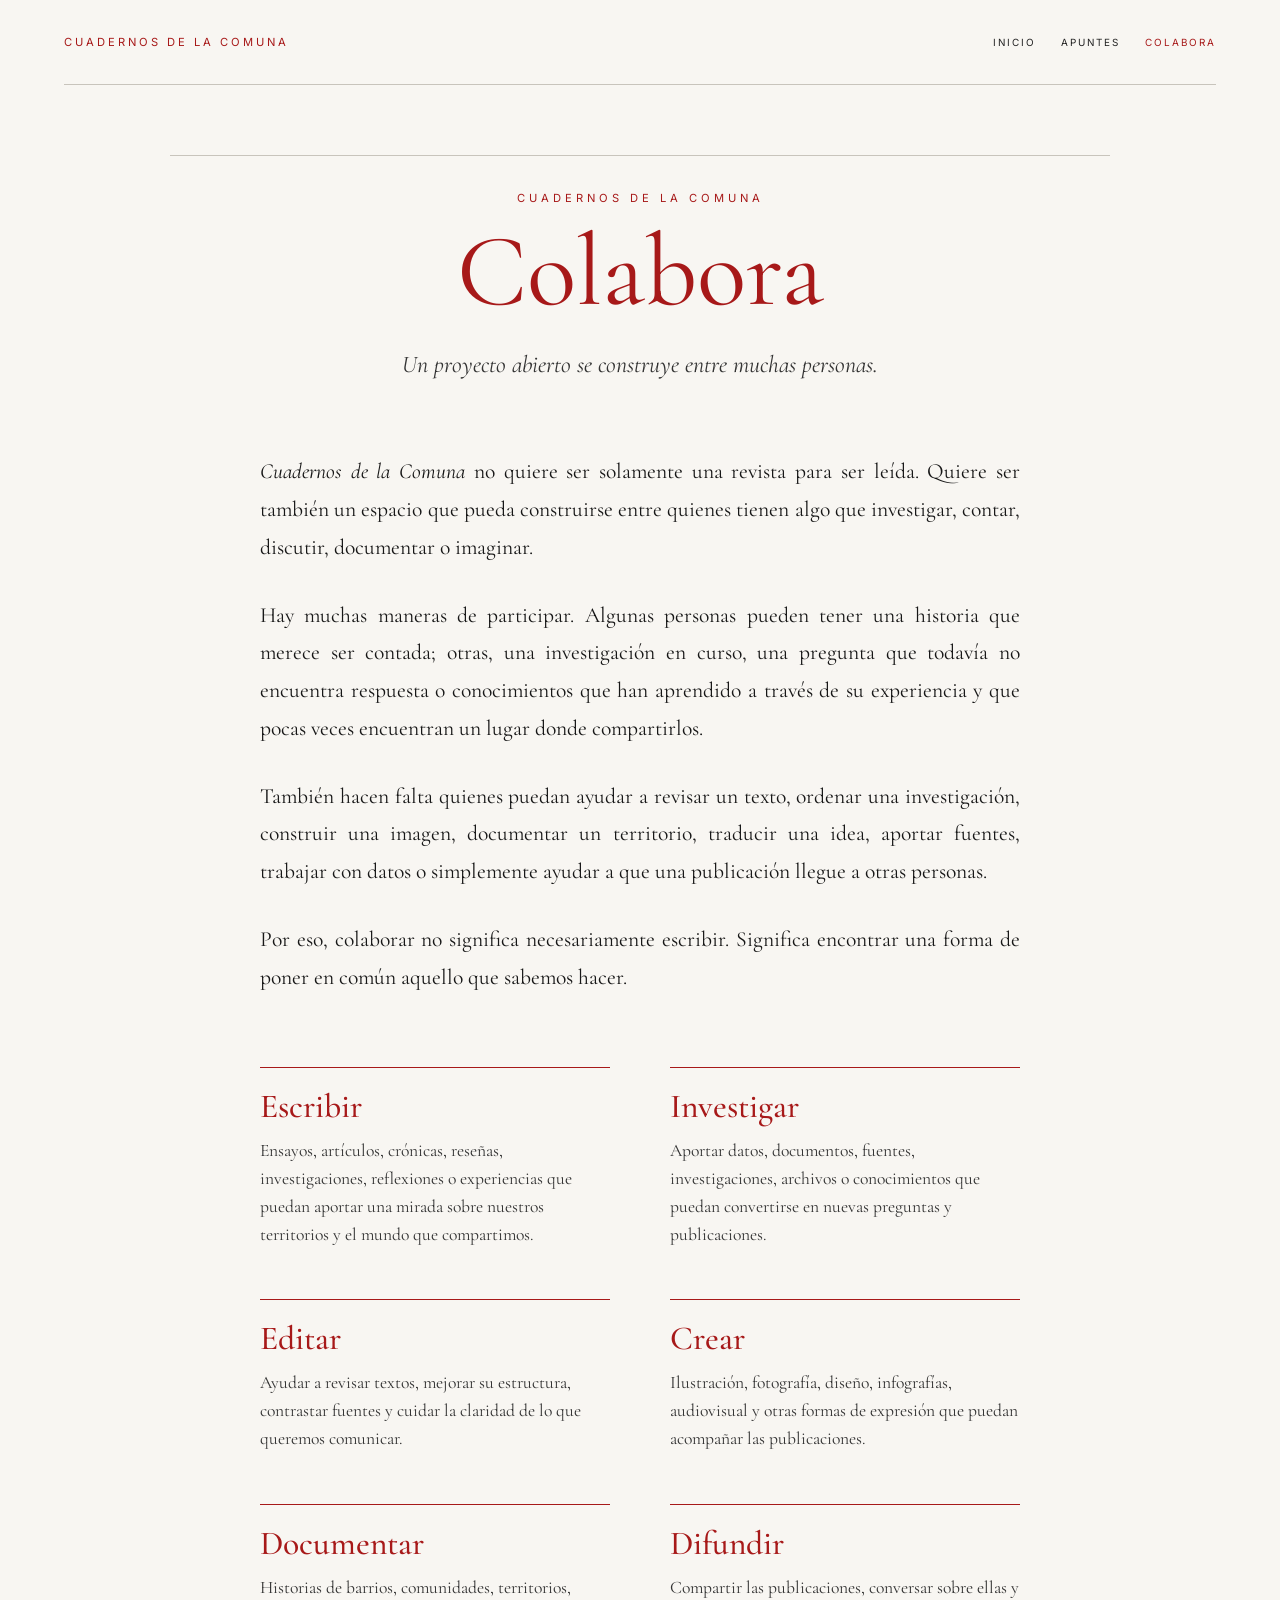
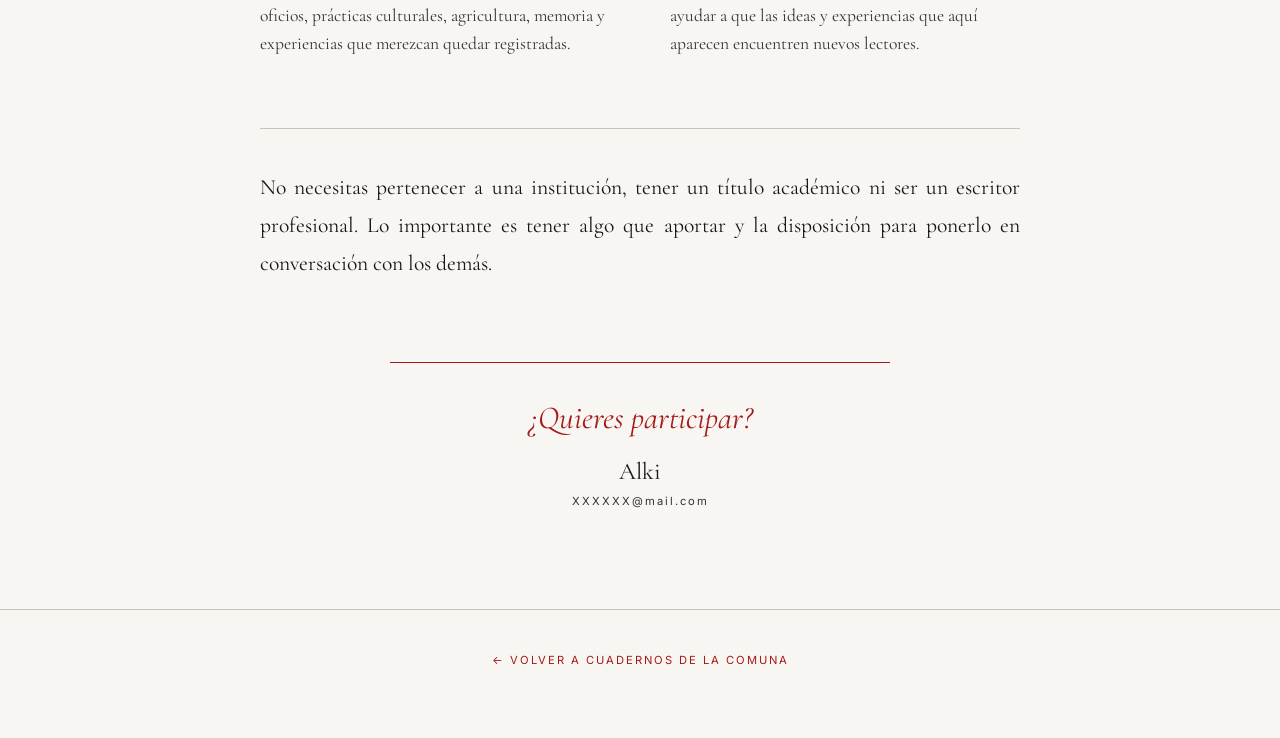
==== colabora/index.html @ 5c818bfc "Actualiza sitio Cuadernos de la Comuna" ====
<!DOCTYPE html>
<html lang="es">

<head>

    <meta charset="UTF-8">

    <meta name="viewport" content="width=device-width, initial-scale=1.0">

    <title>Colabora | Cuadernos de la Comuna</title>


    <!-- Google Fonts -->

    <link rel="preconnect" href="https://fonts.googleapis.com">

    <link rel="preconnect" href="https://fonts.gstatic.com" crossorigin>

    <link
        href="https://fonts.googleapis.com/css2?family=Cormorant+Garamond:wght@300;400;500;600;700&family=Inter:wght@300;400;500;600&display=swap"
        rel="stylesheet">


    <!-- CSS -->

    <link rel="stylesheet" href="../css/style.css">

</head>


<body>


    <!-- =========================================
         ENCABEZADO
         ========================================= -->

    <header class="pagina-header">

        <a
            href="../index.html"
            class="pagina-marca">

            CUADERNOS DE LA COMUNA

        </a>


        <nav class="pagina-nav">

            <a href="../index.html">

                INICIO

            </a>


            <a href="../columnas/index.html">

                APUNTES

            </a>


            <a href="index.html" class="activo">

                COLABORA

            </a>

        </nav>

    </header>



    <!-- =========================================
         CONTENIDO
         ========================================= -->

    <main class="contenido-colabora">


        <header class="encabezado-colabora">

            <span class="separador"></span>


            <p class="etiqueta-colabora">

                CUADERNOS DE LA COMUNA

            </p>


            <h1>

                Colabora

            </h1>


            <p class="bajada-colabora">

                Un proyecto abierto se construye entre muchas
                personas.

            </p>

        </header>



        <!-- =========================================
             TEXTO
             ========================================= -->

        <article class="texto-colabora">


            <p>

                <em>Cuadernos de la Comuna</em> no quiere ser
                solamente una revista para ser leída. Quiere ser
                también un espacio que pueda construirse entre
                quienes tienen algo que investigar, contar,
                discutir, documentar o imaginar.

            </p>


            <p>

                Hay muchas maneras de participar. Algunas personas
                pueden tener una historia que merece ser contada;
                otras, una investigación en curso, una pregunta
                que todavía no encuentra respuesta o conocimientos
                que han aprendido a través de su experiencia y que
                pocas veces encuentran un lugar donde compartirlos.

            </p>


            <p>

                También hacen falta quienes puedan ayudar a
                revisar un texto, ordenar una investigación,
                construir una imagen, documentar un territorio,
                traducir una idea, aportar fuentes, trabajar con
                datos o simplemente ayudar a que una publicación
                llegue a otras personas.

            </p>


            <p>

                Por eso, colaborar no significa necesariamente
                escribir. Significa encontrar una forma de poner
                en común aquello que sabemos hacer.

            </p>



            <!-- =========================================
                 FORMAS DE COLABORAR
                 ========================================= -->

            <section class="formas-colaboracion">


                <div class="forma-colaboracion">

                    <h2>

                        Escribir

                    </h2>

                    <p>

                        Ensayos, artículos, crónicas, reseñas,
                        investigaciones, reflexiones o experiencias
                        que puedan aportar una mirada sobre nuestros
                        territorios y el mundo que compartimos.

                    </p>

                </div>



                <div class="forma-colaboracion">

                    <h2>

                        Investigar

                    </h2>

                    <p>

                        Aportar datos, documentos, fuentes,
                        investigaciones, archivos o conocimientos
                        que puedan convertirse en nuevas preguntas
                        y publicaciones.

                    </p>

                </div>



                <div class="forma-colaboracion">

                    <h2>

                        Editar

                    </h2>

                    <p>

                        Ayudar a revisar textos, mejorar su
                        estructura, contrastar fuentes y cuidar
                        la claridad de lo que queremos comunicar.

                    </p>

                </div>



                <div class="forma-colaboracion">

                    <h2>

                        Crear

                    </h2>

                    <p>

                        Ilustración, fotografía, diseño,
                        infografías, audiovisual y otras formas
                        de expresión que puedan acompañar las
                        publicaciones.

                    </p>

                </div>



                <div class="forma-colaboracion">

                    <h2>

                        Documentar

                    </h2>

                    <p>

                        Historias de barrios, comunidades,
                        territorios, oficios, prácticas culturales,
                        agricultura, memoria y experiencias que
                        merezcan quedar registradas.

                    </p>

                </div>



                <div class="forma-colaboracion">

                    <h2>

                        Difundir

                    </h2>

                    <p>

                        Compartir las publicaciones, conversar
                        sobre ellas y ayudar a que las ideas y
                        experiencias que aquí aparecen encuentren
                        nuevos lectores.

                    </p>

                </div>


            </section>



            <!-- =========================================
                 CIERRE
                 ========================================= -->

            <p class="cierre-colabora">

                No necesitas pertenecer a una institución, tener
                un título académico ni ser un escritor profesional.
                Lo importante es tener algo que aportar y la
                disposición para ponerlo en conversación con los
                demás.

            </p>


        </article>



        <!-- =========================================
             CONTACTO
             ========================================= -->

        <section class="contacto-colabora">


            <p class="contacto-titulo">

                ¿Quieres participar?

            </p>


            <p class="contacto-nombre">

                Alki

            </p>


            <a
                href="mailto:XXXXXX@mail.com"
                class="contacto-correo">

                XXXXXX@mail.com

            </a>


        </section>


    </main>



    <!-- =========================================
         PIE
         ========================================= -->

    <footer class="pagina-footer">

        <a href="../index.html">

            ← Volver a Cuadernos de la Comuna

        </a>

    </footer>


</body>

</html>
---- css/style.css ----
/* =========================================================
   CUADERNOS DE LA COMUNA
   STYLE.CSS
   ========================================================= */


/* =========================================================
   1. CONFIGURACIÓN GENERAL
   ========================================================= */

* {
    margin: 0;
    padding: 0;
    box-sizing: border-box;
}

html {
    scroll-behavior: smooth;
}

body {
    background: #f8f6f2;
    color: #1a1a1a;
    font-family: Georgia, serif;
    min-height: 100vh;
}

a {
    color: inherit;
}


/* =========================================================
   2. PORTADA PRINCIPAL
   ========================================================= */

.hero {
    width: 100%;
    display: flex;
    justify-content: center;
    align-items: center;
    padding: 35px 40px;
}


/* ---------------------------------------------------------
   MARCO
   --------------------------------------------------------- */

.marco {
    position: relative;
    width: 100%;
    max-width: 1500px;

    border-top: 3px solid #a51c1c;
    border-bottom: 3px solid #a51c1c;

    padding: 45px 70px;
}


/* ---------------------------------------------------------
   ESQUINAS DECORATIVAS
   --------------------------------------------------------- */

.esquina {
    position: absolute;

    width: 75px;
    height: 75px;

    border-color: #a51c1c;
}


/* Superior izquierda */

.esquina-superior-izquierda {
    top: 0;
    left: 0;

    border-top: 3px solid #a51c1c;
    border-left: 3px solid #a51c1c;
}

.esquina-superior-izquierda::after {
    content: "";

    position: absolute;

    top: 12px;
    left: 12px;

    width: 42px;
    height: 42px;

    border-top: 2px solid #a51c1c;
    border-left: 2px solid #a51c1c;
}

.esquina-superior-izquierda::before {
    content: "";

    position: absolute;

    top: 26px;
    left: 26px;

    width: 7px;
    height: 7px;

    background: #a51c1c;

    border-radius: 50%;
}


/* Superior derecha */

.esquina-superior-derecha {
    top: 0;
    right: 0;

    border-top: 3px solid #a51c1c;
    border-right: 3px solid #a51c1c;
}

.esquina-superior-derecha::after {
    content: "";

    position: absolute;

    top: 12px;
    right: 12px;

    width: 42px;
    height: 42px;

    border-top: 2px solid #a51c1c;
    border-right: 2px solid #a51c1c;
}

.esquina-superior-derecha::before {
    content: "";

    position: absolute;

    top: 26px;
    right: 26px;

    width: 7px;
    height: 7px;

    background: #a51c1c;

    border-radius: 50%;
}


/* Inferior izquierda */

.esquina-inferior-izquierda {
    bottom: 0;
    left: 0;

    border-bottom: 3px solid #a51c1c;
    border-left: 3px solid #a51c1c;
}

.esquina-inferior-izquierda::after {
    content: "";

    position: absolute;

    bottom: 12px;
    left: 12px;

    width: 42px;
    height: 42px;

    border-bottom: 2px solid #a51c1c;
    border-left: 2px solid #a51c1c;
}


/* Inferior derecha */

.esquina-inferior-derecha {
    bottom: 0;
    right: 0;

    border-bottom: 3px solid #a51c1c;
    border-right: 3px solid #a51c1c;
}

.esquina-inferior-derecha::after {
    content: "";

    position: absolute;

    bottom: 12px;
    right: 12px;

    width: 42px;
    height: 42px;

    border-bottom: 2px solid #a51c1c;
    border-right: 2px solid #a51c1c;
}


/* =========================================================
   3. CABECERA DE LA PORTADA
   ========================================================= */

.hero-grid {
    width: 100%;
    max-width: 1400px;

    display: grid;
    grid-template-columns: 40% 60%;

    gap: 20px;

    align-items: center;
}


/* ---------------------------------------------------------
   ILUSTRACIÓN
   --------------------------------------------------------- */

.hero-logo {
    display: flex;
    justify-content: center;
    align-items: center;
}

.hero-logo img {
    width: 100%;
    max-width: 460px;
    height: auto;

    display: block;

    transition: transform 0.4s ease;
}


/* Movimiento al pasar el mouse */

.hero-logo img:hover {
    transform: translateY(-8px);
}


/* ---------------------------------------------------------
   TÍTULO
   --------------------------------------------------------- */

.hero-title {
    text-align: center;
}

.hero-title h1 {
    font-family: "Cormorant Garamond", Georgia, serif;
    font-weight: 500;
    line-height: 0.9;
}


/* CUADERNOS */

.linea1 {
    display: block;

    font-size: clamp(4rem, 7vw, 8rem);

    letter-spacing: 2px;
}


/* DE LA */

.linea2 {
    display: block;

    font-size: clamp(2rem, 3vw, 3.5rem);

    font-style: italic;

    margin: 15px 0;
}


/* COMUNA */

.linea3 {
    display: block;

    font-size: clamp(4rem, 6vw, 7rem);

    letter-spacing: 2px;
}


/* ---------------------------------------------------------
   DIVISOR
   --------------------------------------------------------- */

.hero-divider {
    width: 80%;

    margin: 35px auto;

    border-top: 2px solid #a51c1c;
}


/* ---------------------------------------------------------
   FRASE
   --------------------------------------------------------- */

.hero-title p {
    font-size: 0.85rem;

    letter-spacing: 3px;

    line-height: 1.5;

    text-align: center;

    white-space: nowrap;
}

.hero-title p span {
    color: #a51c1c;

    margin: 0 8px;
}


/* =========================================================
   4. CONTENIDO
   ========================================================= */

.contenido {
    width: 100%;

    padding: 30px 40px 100px;
}

.columnas {
    width: 90%;
    max-width: 1400px;

    margin: 0 auto;
}


/* =========================================================
   5. ENCABEZADO "ÚLTIMAS COLUMNAS"
   ========================================================= */

.encabezado-seccion {
    border-top: 1px solid #d5d0c8;

    padding-top: 50px;

    margin-bottom: 55px;
}

.encabezado-seccion p {
    font-family: "Inter", sans-serif;

    font-size: 0.75rem;

    letter-spacing: 4px;

    color: #a51c1c;

    margin-bottom: 10px;
}

.encabezado-seccion h1,
.encabezado-seccion h2 {
    font-family: "Cormorant Garamond", Georgia, serif;

    font-size: clamp(3rem, 5vw, 5rem);

    font-weight: 500;

    line-height: 1;
}


/* =========================================================
   6. TARJETA PRINCIPAL
   ========================================================= */

.columna-card {
    display: block;

    width: 100%;

    color: #111;

    text-decoration: none;

    margin-bottom: 80px;

    transition: transform 0.4s ease;
}


/* ---------------------------------------------------------
   IMAGEN
   --------------------------------------------------------- */

.columna-imagen {
    position: relative;

    width: 100%;

    overflow: hidden;
}

.columna-imagen > img {
    width: 100%;

    aspect-ratio: 16 / 9;

    object-fit: cover;

    display: block;

    margin: 0;

    transition: transform 0.6s ease;
}


/* ---------------------------------------------------------
   RECUADRO TRANSPARENTE
   --------------------------------------------------------- */

.columna-overlay {
    position: absolute;

    left: 50%;
    bottom: 8%;

    transform: translateX(-50%);

    width: 68%;

    padding: 28px 35px;

    background: rgba(248, 246, 242, 0.66);

    backdrop-filter: blur(2px);

    -webkit-backdrop-filter: blur(2px);

    text-align: center;

    transition:
        background 0.3s ease,
        transform 0.4s ease;
}


/* ---------------------------------------------------------
   TÍTULO PRINCIPAL
   --------------------------------------------------------- */

/*
   IMPORTANTE:
   Este era el problema.

   La tarjeta tenía color #111 heredado de
   .columna-card. Ahora el título queda
   explícitamente en rojo.
*/

.columna-overlay h2 {
    margin: 0;

    font-family: "Cormorant Garamond", Georgia, serif;

    font-size: clamp(2rem, 4vw, 3.5rem);

    font-weight: 400;

    line-height: 1;

    color: #a71919;
}


/* ---------------------------------------------------------
   SUBTÍTULO
   --------------------------------------------------------- */

.columna-overlay p {
    margin: 14px auto 0;

    max-width: 700px;

    font-family: "Cormorant Garamond", Georgia, serif;

    font-size: 1.1rem;

    line-height: 1.35;

    font-style: italic;

    color: #1a1a1a;
}


/* ---------------------------------------------------------
   AUTOR Y FECHA
   --------------------------------------------------------- */

.overlay-info {
    display: flex;

    justify-content: center;
    align-items: center;

    gap: 25px;

    margin-top: 14px;

    font-family: "Inter", sans-serif;

    font-size: 0.7rem;

    letter-spacing: 2px;

    text-transform: uppercase;

    color: #7d1515;
}


/* ---------------------------------------------------------
   LEER COLUMNA
   --------------------------------------------------------- */

.leer-columna {
    display: inline-block;

    margin-top: 15px;

    font-family: "Inter", sans-serif;

    font-size: 0.7rem;

    letter-spacing: 3px;

    text-transform: uppercase;

    color: #a71919;
}


/* =========================================================
   7. EFECTOS DE LA TARJETA PRINCIPAL
   ========================================================= */

.columna-card:hover {
    transform: translateX(10px);
}

.columna-card:hover .columna-imagen > img {
    transform: scale(1.015);
}

.columna-card:hover .columna-overlay {
    background: rgba(248, 246, 242, 0.70);
}


/* =========================================================
   8. PUBLICACIONES ANTERIORES
   ========================================================= */

.columnas-anteriores {
    width: 100%;

    display: grid;

    grid-template-columns: repeat(2, minmax(0, 1fr));

    gap: 28px;

    border-top: 1px solid #cfc9c1;

    padding-top: 35px;

    margin-top: 20px;
}


/* =========================================================
   9. TARJETA PEQUEÑA
   ========================================================= */

.columna-card-pequena {
    position: relative;

    display: block;

    text-decoration: none;

    color: inherit;

    overflow: hidden;

    transition: transform 0.35s ease;
}

.columna-card-pequena:hover {
    transform: translateX(8px);
}


/* ---------------------------------------------------------
   IMAGEN
   --------------------------------------------------------- */

.card-imagen {
    position: relative;

    width: 100%;

    aspect-ratio: 16 / 10;

    overflow: hidden;

    border-top: 1px solid #1a1a1a;
}

.card-imagen img {
    width: 100%;
    height: 100%;

    display: block;

    object-fit: cover;

    transition: transform 0.5s ease;
}


/* ---------------------------------------------------------
   RECUADRO TRANSPARENTE
   --------------------------------------------------------- */

.card-overlay {
    position: absolute;

    left: 8%;
    right: 8%;

    top: 50%;

    transform: translateY(-50%);

    padding: 22px 25px;

    background: rgba(248, 246, 242, 0.66);

    backdrop-filter: blur(2px);

    -webkit-backdrop-filter: blur(2px);

    text-align: center;

    transition: background 0.3s ease;
}


/* ---------------------------------------------------------
   TÍTULO
   --------------------------------------------------------- */

.card-overlay h3 {
    margin: 0 0 8px;

    font-family: "Cormorant Garamond", Georgia, serif;

    font-size: 2rem;

    font-weight: 500;

    line-height: 1.05;

    color: #a71919;
}


/* ---------------------------------------------------------
   SUBTÍTULO
   --------------------------------------------------------- */

.card-overlay p {
    margin: 0 auto 10px;

    max-width: 600px;

    font-family: "Cormorant Garamond", Georgia, serif;

    font-size: 1rem;

    line-height: 1.25;

    font-style: italic;

    color: #1a1a1a;
}


/* ---------------------------------------------------------
   AUTOR Y FECHA
   --------------------------------------------------------- */

.card-info {
    display: flex;

    justify-content: center;
    align-items: center;

    gap: 16px;

    flex-wrap: wrap;

    margin-top: 8px;

    font-family: "Inter", sans-serif;

    font-size: 0.58rem;

    letter-spacing: 0.10em;

    text-transform: uppercase;

    color: #7d1515;
}


/* ---------------------------------------------------------
   LEER
   --------------------------------------------------------- */

.card-leer {
    display: inline-block;

    margin-top: 9px;

    font-family: "Inter", sans-serif;

    font-size: 0.58rem;

    letter-spacing: 0.14em;

    text-transform: uppercase;

    color: #111;

    border-bottom: 1px solid #a71919;

    padding-bottom: 2px;
}


/* ---------------------------------------------------------
   EFECTO
   --------------------------------------------------------- */

.columna-card-pequena:hover .card-imagen img {
    transform: scale(1.03);
}

.columna-card-pequena:hover .card-overlay {
    background: rgba(248, 246, 242, 0.70);
}


/* =========================================================
   10. ESPACIO PARA FUTURA PUBLICACIÓN
   ========================================================= */

.card-vacio {
    min-height: 250px;

    border-top: 1px solid #1a1a1a;

    background: #ebe8e1;
}


/* =========================================================
   11. ESTILOS GENERALES DE ARTÍCULOS
   ========================================================= */

/*
   articulo.css contiene los estilos específicos
   de las publicaciones.
   Aquí solo dejamos compatibilidad básica.
*/

.articulo {
    width: 90%;

    max-width: 1000px;

    margin: 0 auto;

    padding: 60px 20px 100px;
}


/* ---------------------------------------------------------
   ENLACES DE ARTÍCULOS
   --------------------------------------------------------- */

.volver {
    display: inline-block;

    font-family: "Inter", sans-serif;

    font-size: 0.75rem;

    letter-spacing: 2px;

    text-transform: uppercase;

    color: #a51c1c;

    text-decoration: none;
}

.volver:hover {
    text-decoration: underline;
}


/* ---------------------------------------------------------
   PIE
   --------------------------------------------------------- */

.articulo-footer {
    border-top: 1px solid #d5d0c8;

    padding: 35px 30px 80px;

    margin-top: 80px;

    text-align: center;
}

.articulo-footer a {
    font-family: "Inter", sans-serif;

    font-size: 0.75rem;

    letter-spacing: 2px;

    text-transform: uppercase;

    color: #a51c1c;

    text-decoration: none;
}

.articulo-footer a:hover {
    text-decoration: underline;
}


/* =========================================================
   12. SELECCIÓN DE TEXTO
   ========================================================= */

::selection {
    background: #6fa96f;
    color: #111;
}


/* =========================================================
   13. RESPONSIVE
   ========================================================= */

@media (max-width: 1000px) {

    .hero {
        padding: 25px;
    }

    .marco {
        padding: 40px 45px;
    }

    .hero-grid {
        grid-template-columns: 1fr;

        gap: 30px;
    }

    .hero-logo img {
        max-width: 380px;
    }

    .hero-title p {
        white-space: normal;
    }

    .columnas {
        width: 92%;
    }

    .contenido {
        padding-left: 20px;
        padding-right: 20px;
    }
}


/* =========================================================
   TABLET / MÓVIL
   ========================================================= */

@media (max-width: 700px) {

    .hero {
        padding: 15px;
    }

    .marco {
        padding: 35px 25px;
    }

    .esquina {
        width: 50px;
        height: 50px;
    }

    .hero-logo img {
        max-width: 300px;
    }

    .linea1 {
        font-size: 4rem;
    }

    .linea2 {
        font-size: 2rem;
    }

    .linea3 {
        font-size: 3.8rem;
    }

    .hero-divider {
        width: 90%;
        margin: 25px auto;
    }

    .hero-title p {
        font-size: 0.65rem;

        letter-spacing: 2px;
    }


    /* ---------------------------------------------
       CONTENIDO
       --------------------------------------------- */

    .contenido {
        padding: 20px 15px 70px;
    }

    .columnas {
        width: 100%;
    }

    .encabezado-seccion {
        padding-top: 35px;

        margin-bottom: 35px;
    }

    .encabezado-seccion h1,
    .encabezado-seccion h2 {
        font-size: 3.5rem;
    }


    /* ---------------------------------------------
       TARJETA PRINCIPAL
       --------------------------------------------- */

    .columna-card {
        margin-bottom: 55px;
    }

    .columna-overlay {
        width: 85%;

        bottom: 5%;

        padding: 18px 20px;
    }

    .columna-overlay h2 {
        font-size: 2rem;
    }

    .columna-overlay p {
        font-size: 0.9rem;
    }

    .overlay-info {
        flex-direction: column;

        gap: 5px;

        font-size: 0.6rem;
    }


    /* ---------------------------------------------
       TARJETAS ANTERIORES
       --------------------------------------------- */

    .columnas-anteriores {
        grid-template-columns: 1fr;

        gap: 35px;
    }

    .card-overlay {
        left: 5%;
        right: 5%;

        padding: 18px 15px;
    }

    .card-overlay h3 {
        font-size: 1.7rem;
    }

    .card-overlay p {
        font-size: 0.9rem;
    }

    .card-info {
        font-size: 0.55rem;
    }

    .card-vacio {
        min-height: 200px;
    }


    /* ---------------------------------------------
       ARTÍCULO
       --------------------------------------------- */

    .articulo {
        width: 92%;

        padding: 40px 10px 70px;
    }
}

/* =========================================================
   MENÚ PRINCIPAL DE LA PORTADA
   ========================================================= */

.menu-principal {

    display: flex;

    justify-content: center;

    align-items: center;

    gap: 14px;

    width: 100%;

    margin-top: 28px;

}


/* ---------------------------------------------------------
   BOTONES
   --------------------------------------------------------- */

.menu-principal a {

    display: inline-flex;

    align-items: center;

    justify-content: center;

    min-width: 105px;

    height: 34px;

    padding: 0 18px;

    border: 1px solid #a71919;

    background: transparent;

    font-family: "Inter", sans-serif;

    font-size: 0.62rem;

    font-weight: 500;

    letter-spacing: 2.5px;

    text-transform: uppercase;

    text-decoration: none;

    color: #1a1a1a;

    transition:
        background-color 0.3s ease,
        color 0.3s ease,
        transform 0.3s ease;

}


/* ---------------------------------------------------------
   HOVER
   --------------------------------------------------------- */

.menu-principal a:hover {

    background-color: #a71919;

    color: #ffffff;

    transform: translateY(-2px);

}


/* =========================================================
   MENÚ PRINCIPAL DE LA PORTADA
   ========================================================= */

.menu-principal {

    display: flex;

    justify-content: center;

    align-items: center;

    gap: 14px;

    width: 100%;

    margin-top: 28px;

}


/* ---------------------------------------------------------
   BOTONES
   --------------------------------------------------------- */

.menu-principal a {

    display: inline-flex;

    align-items: center;

    justify-content: center;

    min-width: 105px;

    height: 34px;

    padding: 0 18px;

    border: 1px solid #a71919;

    background: transparent;

    font-family: "Inter", sans-serif;

    font-size: 0.62rem;

    font-weight: 500;

    letter-spacing: 2.5px;

    text-transform: uppercase;

    text-decoration: none;

    color: #1a1a1a;

    transition:
        background-color 0.3s ease,
        color 0.3s ease,
        transform 0.3s ease;

}


/* ---------------------------------------------------------
   AL PASAR EL MOUSE
   --------------------------------------------------------- */

.menu-principal a:hover {

    background-color: #a71919;

    color: #ffffff;

    transform: translateY(-2px);

}


/* =========================================================
   RESPONSIVE
   ========================================================= */

@media (max-width: 700px) {

    .menu-principal {

        gap: 8px;

        margin-top: 24px;

    }


    .menu-principal a {

        min-width: auto;

        height: 31px;

        padding: 0 12px;

        font-size: 0.55rem;

        letter-spacing: 1.8px;

    }

}

/* =========================================================
   PÁGINA COLABORA
   ========================================================= */

.pagina-header {

    width: 90%;

    max-width: 1200px;

    margin: 0 auto;

    padding: 35px 0;

    display: flex;

    justify-content: space-between;

    align-items: center;

    border-bottom: 1px solid #c8c4bc;

}


.pagina-marca {

    font-family: "Inter", sans-serif;

    font-size: 0.7rem;

    letter-spacing: 3px;

    text-decoration: none;

    color: #a71919;

}


.pagina-nav {

    display: flex;

    gap: 25px;

}


.pagina-nav a {

    font-family: "Inter", sans-serif;

    font-size: 0.62rem;

    letter-spacing: 2px;

    text-transform: uppercase;

    text-decoration: none;

    color: #222;

    transition: color 0.3s ease;

}


.pagina-nav a:hover,
.pagina-nav .activo {

    color: #a71919;

}


/* =========================================================
   CONTENIDO
   ========================================================= */

.contenido-colabora {

    max-width: 1000px;

    margin: 0 auto;

    padding: 70px 30px 100px;

}


/* =========================================================
   ENCABEZADO
   ========================================================= */

.encabezado-colabora {

    text-align: center;

    margin-bottom: 70px;

}


.encabezado-colabora .separador {

    display: block;

    width: 100%;

    height: 1px;

    background: #c8c4bc;

    margin-bottom: 35px;

}


.etiqueta-colabora {

    margin-bottom: 20px;

    font-family: "Inter", sans-serif;

    font-size: 0.7rem;

    letter-spacing: 4px;

    text-transform: uppercase;

    color: #a71919;

}


.encabezado-colabora h1 {

    margin: 0;

    font-family: "Cormorant Garamond", Georgia, serif;

    font-size: clamp(4rem, 8vw, 7rem);

    font-weight: 400;

    line-height: 0.9;

    color: #a71919;

}


.bajada-colabora {

    max-width: 650px;

    margin: 30px auto 0;

    font-family: "Cormorant Garamond", Georgia, serif;

    font-size: 1.5rem;

    font-style: italic;

    line-height: 1.5;

    color: #333;

}


/* =========================================================
   TEXTO
   ========================================================= */

.texto-colabora {

    max-width: 760px;

    margin: 0 auto;

}


.texto-colabora > p {

    margin-bottom: 30px;

    font-family: "Cormorant Garamond", Georgia, serif;

    font-size: 1.35rem;

    line-height: 1.75;

    text-align: justify;

    color: #171717;

}


/* =========================================================
   FORMAS DE COLABORAR
   ========================================================= */

.formas-colaboracion {

    margin: 70px 0;

    display: grid;

    grid-template-columns: repeat(2, 1fr);

    gap: 50px 60px;

}


.forma-colaboracion {

    padding-top: 18px;

    border-top: 1px solid #a71919;

}


.forma-colaboracion h2 {

    margin-bottom: 10px;

    font-family: "Cormorant Garamond", Georgia, serif;

    font-size: 2.1rem;

    font-weight: 500;

    color: #a71919;

}


.forma-colaboracion p {

    margin: 0;

    font-family: "Cormorant Garamond", Georgia, serif;

    font-size: 1.1rem;

    line-height: 1.6;

    color: #333;

}


/* =========================================================
   CIERRE
   ========================================================= */

.cierre-colabora {

    margin-top: 70px !important;

    padding-top: 40px;

    border-top: 1px solid #c8c4bc;

}


/* =========================================================
   CONTACTO
   ========================================================= */

.contacto-colabora {

    max-width: 500px;

    margin: 80px auto 0;

    padding-top: 35px;

    border-top: 1px solid #a71919;

    text-align: center;

}


.contacto-titulo {

    margin-bottom: 20px;

    font-family: "Cormorant Garamond", Georgia, serif;

    font-size: 2rem;

    font-style: italic;

    color: #a71919;

}


.contacto-nombre {

    margin-bottom: 5px;

    font-family: "Cormorant Garamond", Georgia, serif;

    font-size: 1.5rem;

}


.contacto-correo {

    font-family: "Inter", sans-serif;

    font-size: 0.7rem;

    letter-spacing: 2px;

    text-decoration: none;

    color: #333;

    transition: color 0.3s ease;

}


.contacto-correo:hover {

    color: #a71919;

}


/* =========================================================
   PIE
   ========================================================= */

.pagina-footer {

    padding: 40px 20px 70px;

    text-align: center;

    border-top: 1px solid #c8c4bc;

}


.pagina-footer a {

    font-family: "Inter", sans-serif;

    font-size: 0.7rem;

    letter-spacing: 2px;

    text-transform: uppercase;

    text-decoration: none;

    color: #a71919;

}


.pagina-footer a:hover {

    text-decoration: underline;

}


/* =========================================================
   MÓVIL
   ========================================================= */

@media (max-width: 700px) {

    .pagina-header {

        width: 92%;

        flex-direction: column;

        gap: 20px;

        text-align: center;

    }


    .pagina-nav {

        gap: 16px;

    }


    .contenido-colabora {

        padding: 50px 22px 70px;

    }


    .encabezado-colabora {

        margin-bottom: 50px;

    }


    .encabezado-colabora h1 {

        font-size: clamp(3.5rem, 16vw, 5rem);

    }


    .bajada-colabora {

        font-size: 1.3rem;

    }


    .texto-colabora > p {

        font-size: 1.2rem;

        line-height: 1.7;

        text-align: left;

    }


    .formas-colaboracion {

        grid-template-columns: 1fr;

        gap: 40px;

        margin: 55px 0;

    }


    .forma-colaboracion h2 {

        font-size: 1.9rem;

    }

}
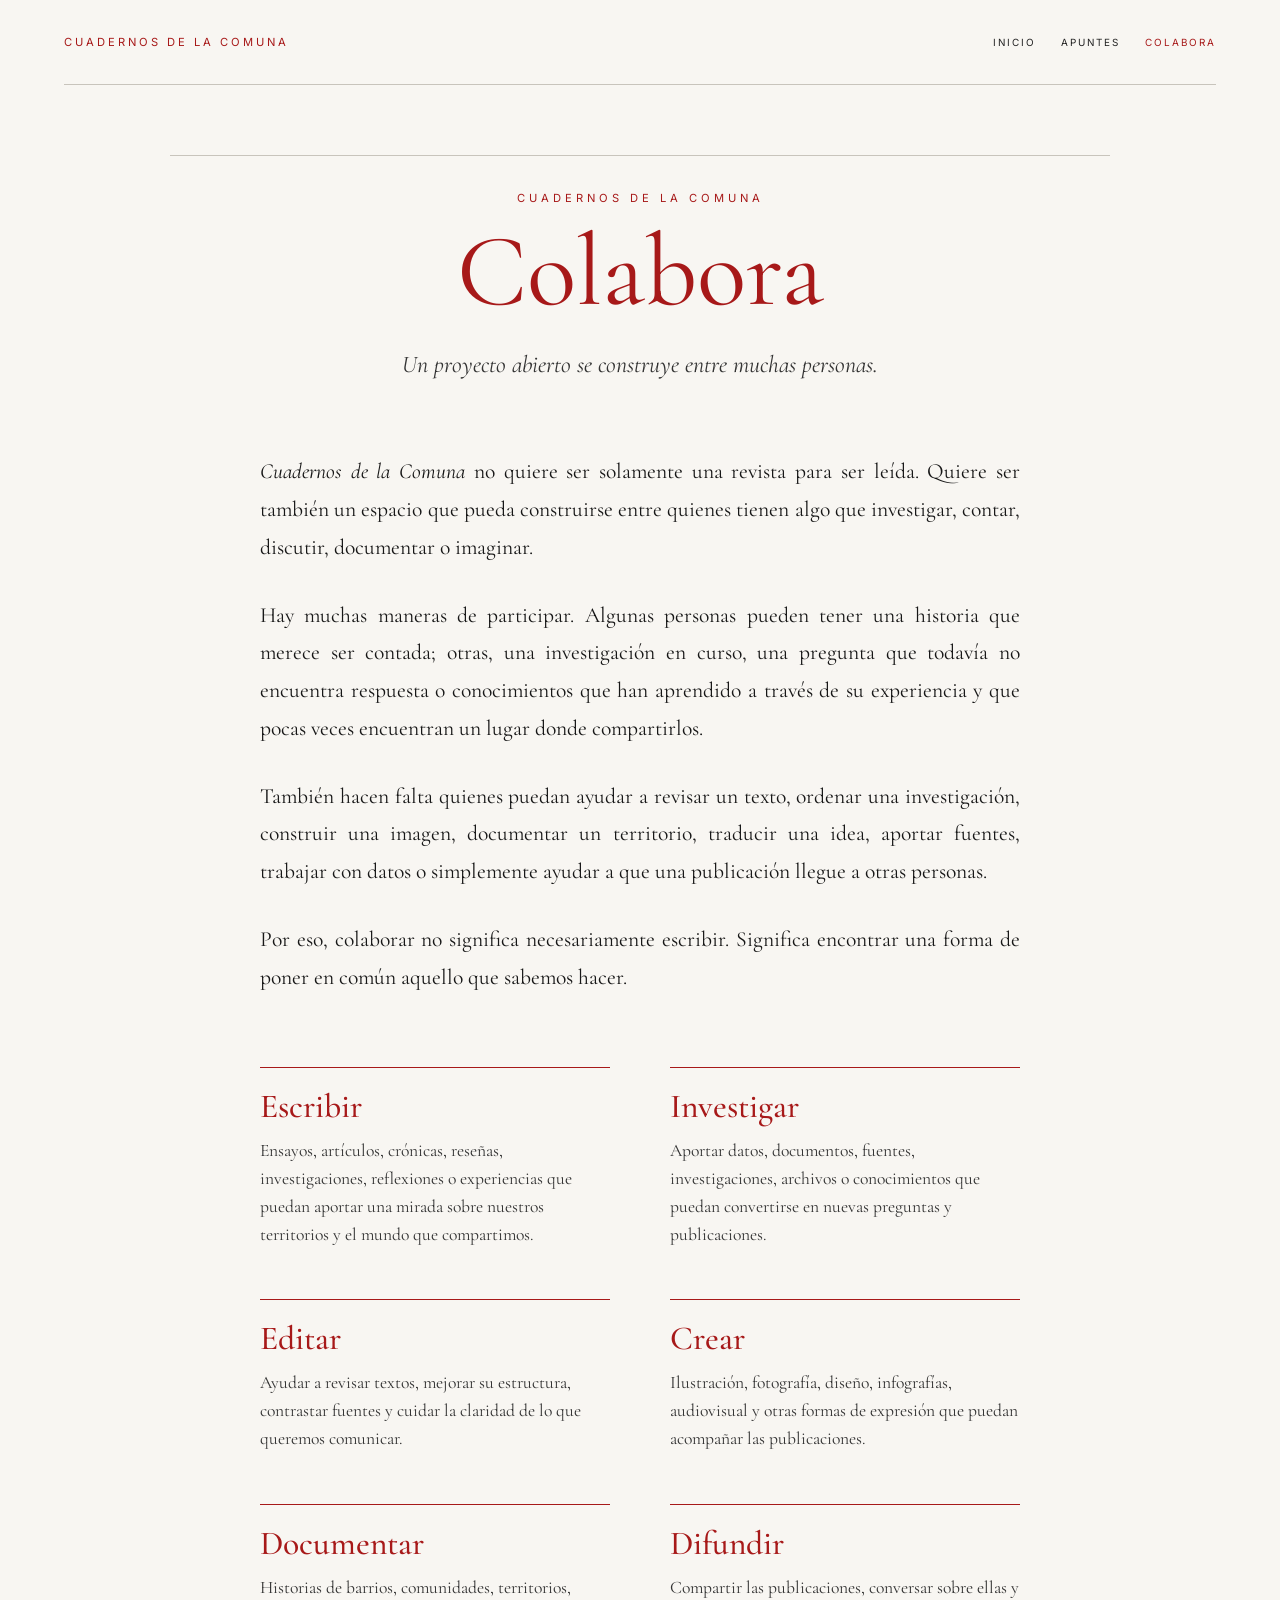
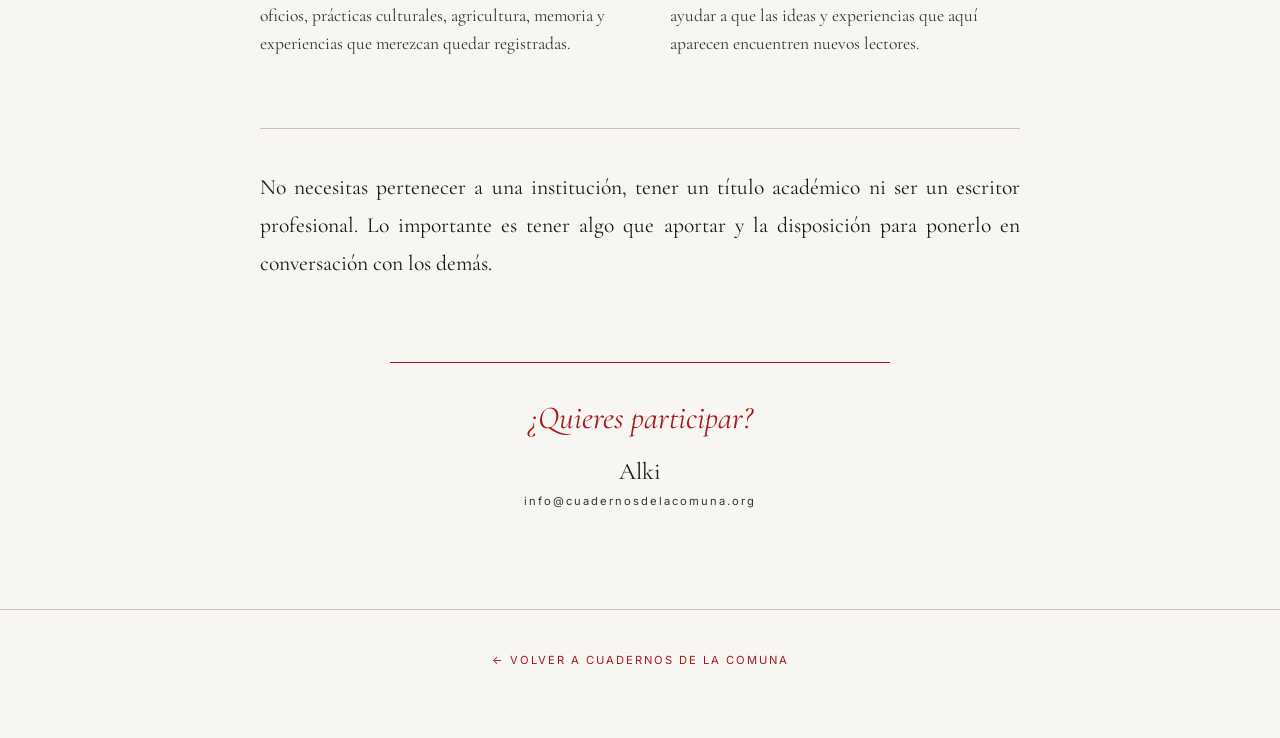
==== commit 7939c470: "Actualización de la página" ====
--- a/colabora/index.html
+++ b/colabora/index.html
@@ -339,10 +339,10 @@
 
 
             <a
-                href="mailto:XXXXXX@mail.com"
+                href="mailto:info@cuadernosdelacomuna.org"
                 class="contacto-correo">
 
-                XXXXXX@mail.com
+                info@cuadernosdelacomuna.org
 
             </a>
 
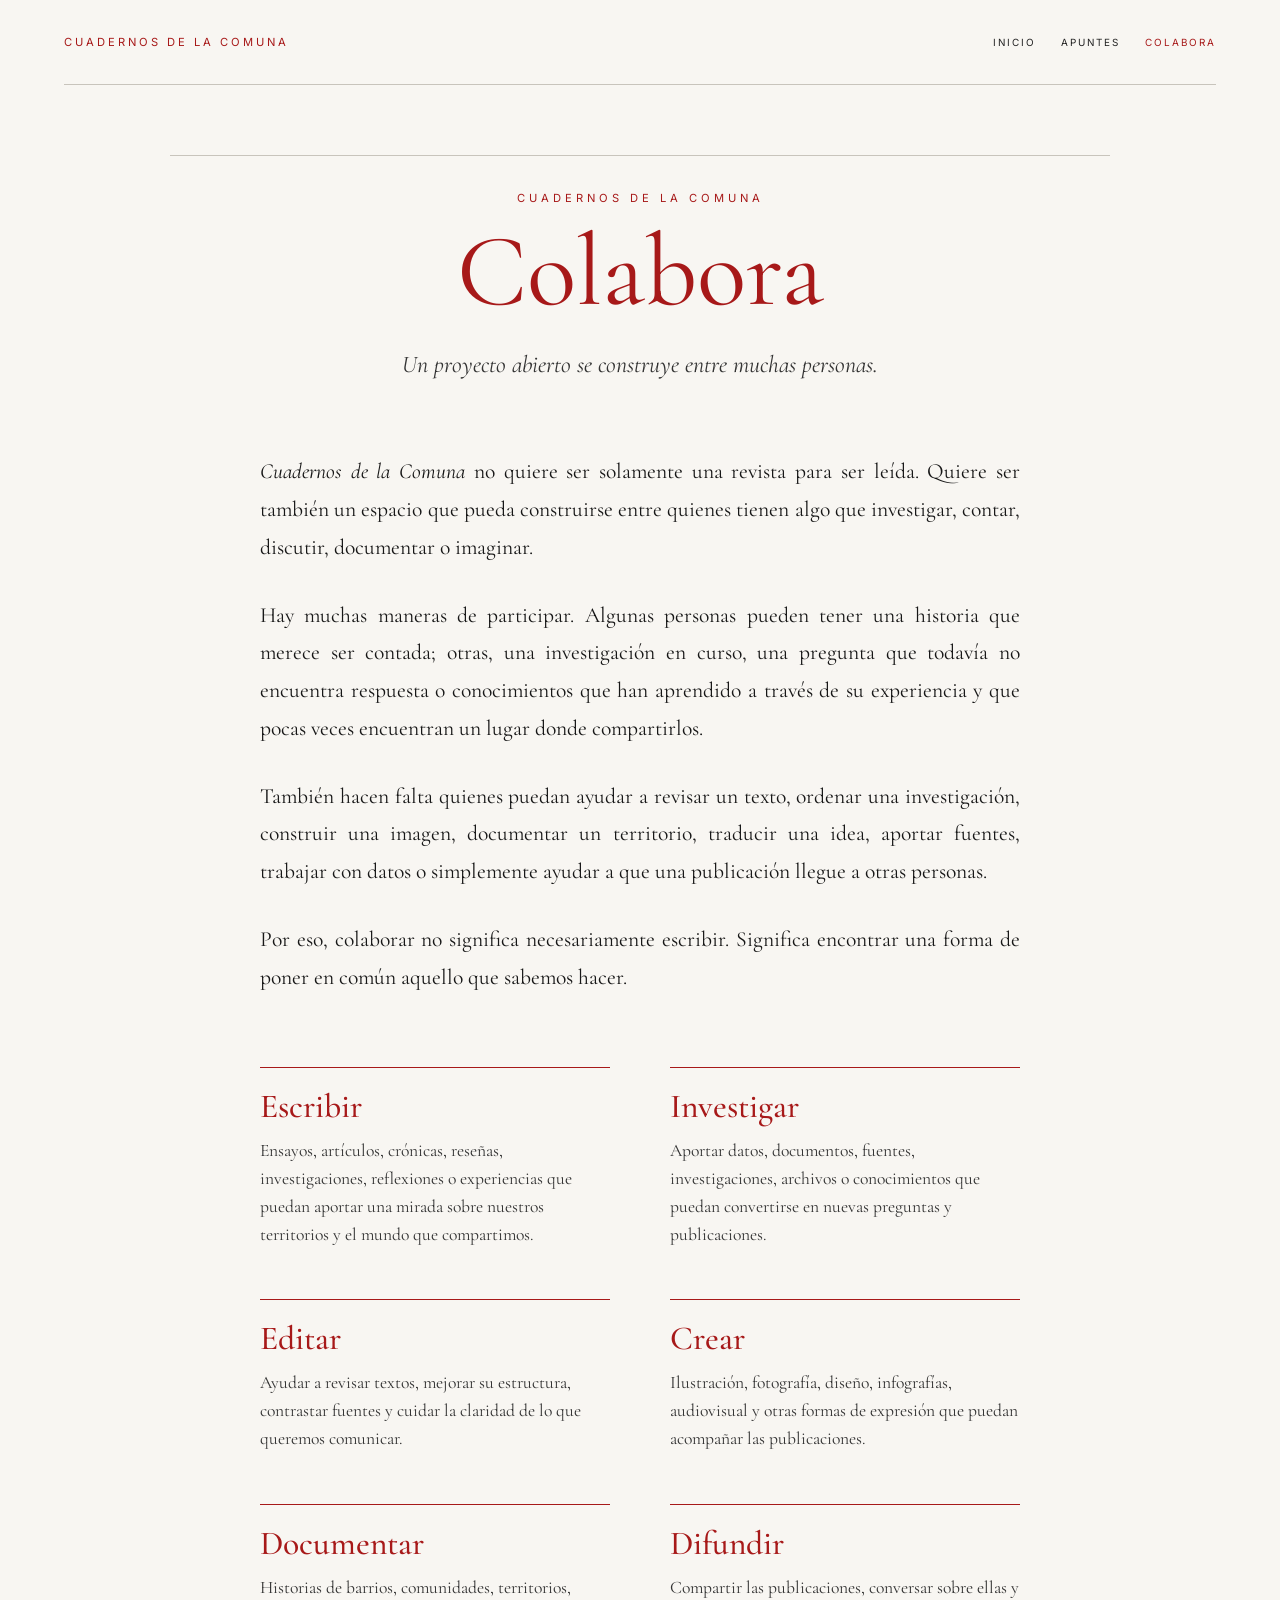
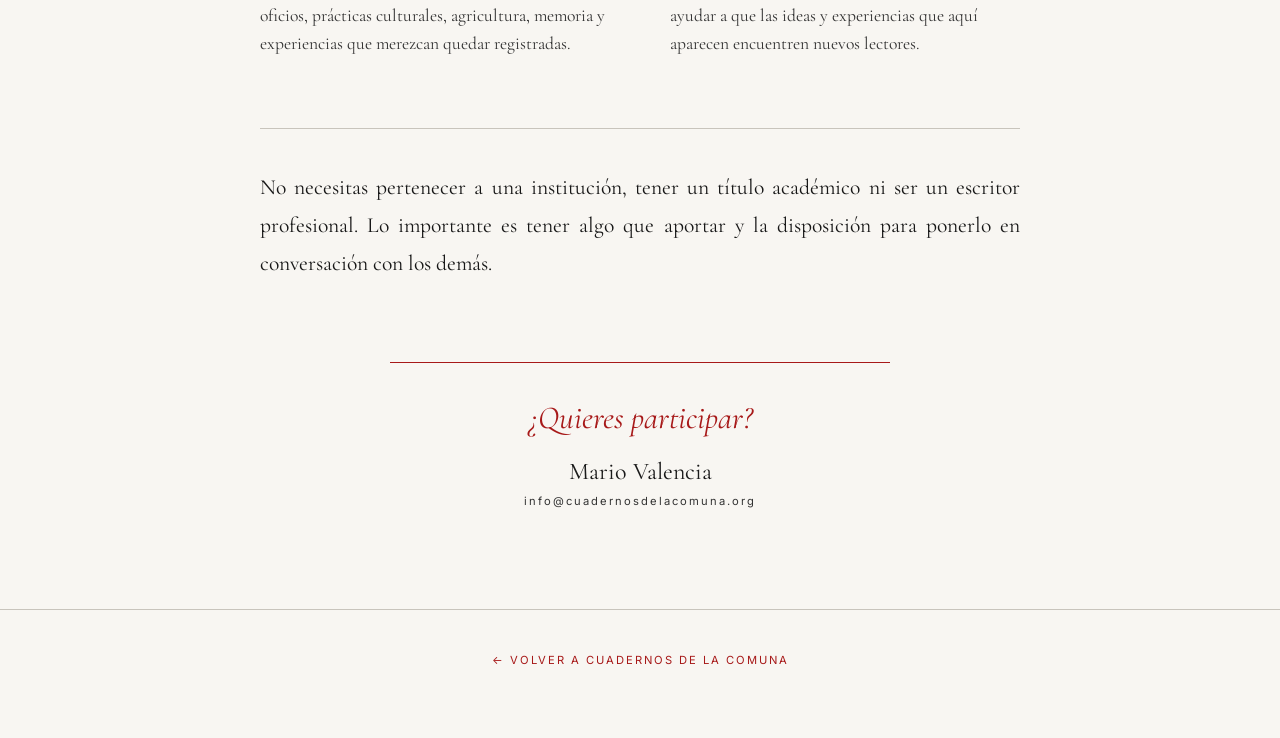
==== commit 72f36c11: "Actualizar sitio web" ====
--- a/colabora/index.html
+++ b/colabora/index.html
@@ -333,7 +333,7 @@
 
             <p class="contacto-nombre">
 
-                Alki
+                Mario Valencia
 
             </p>
 
